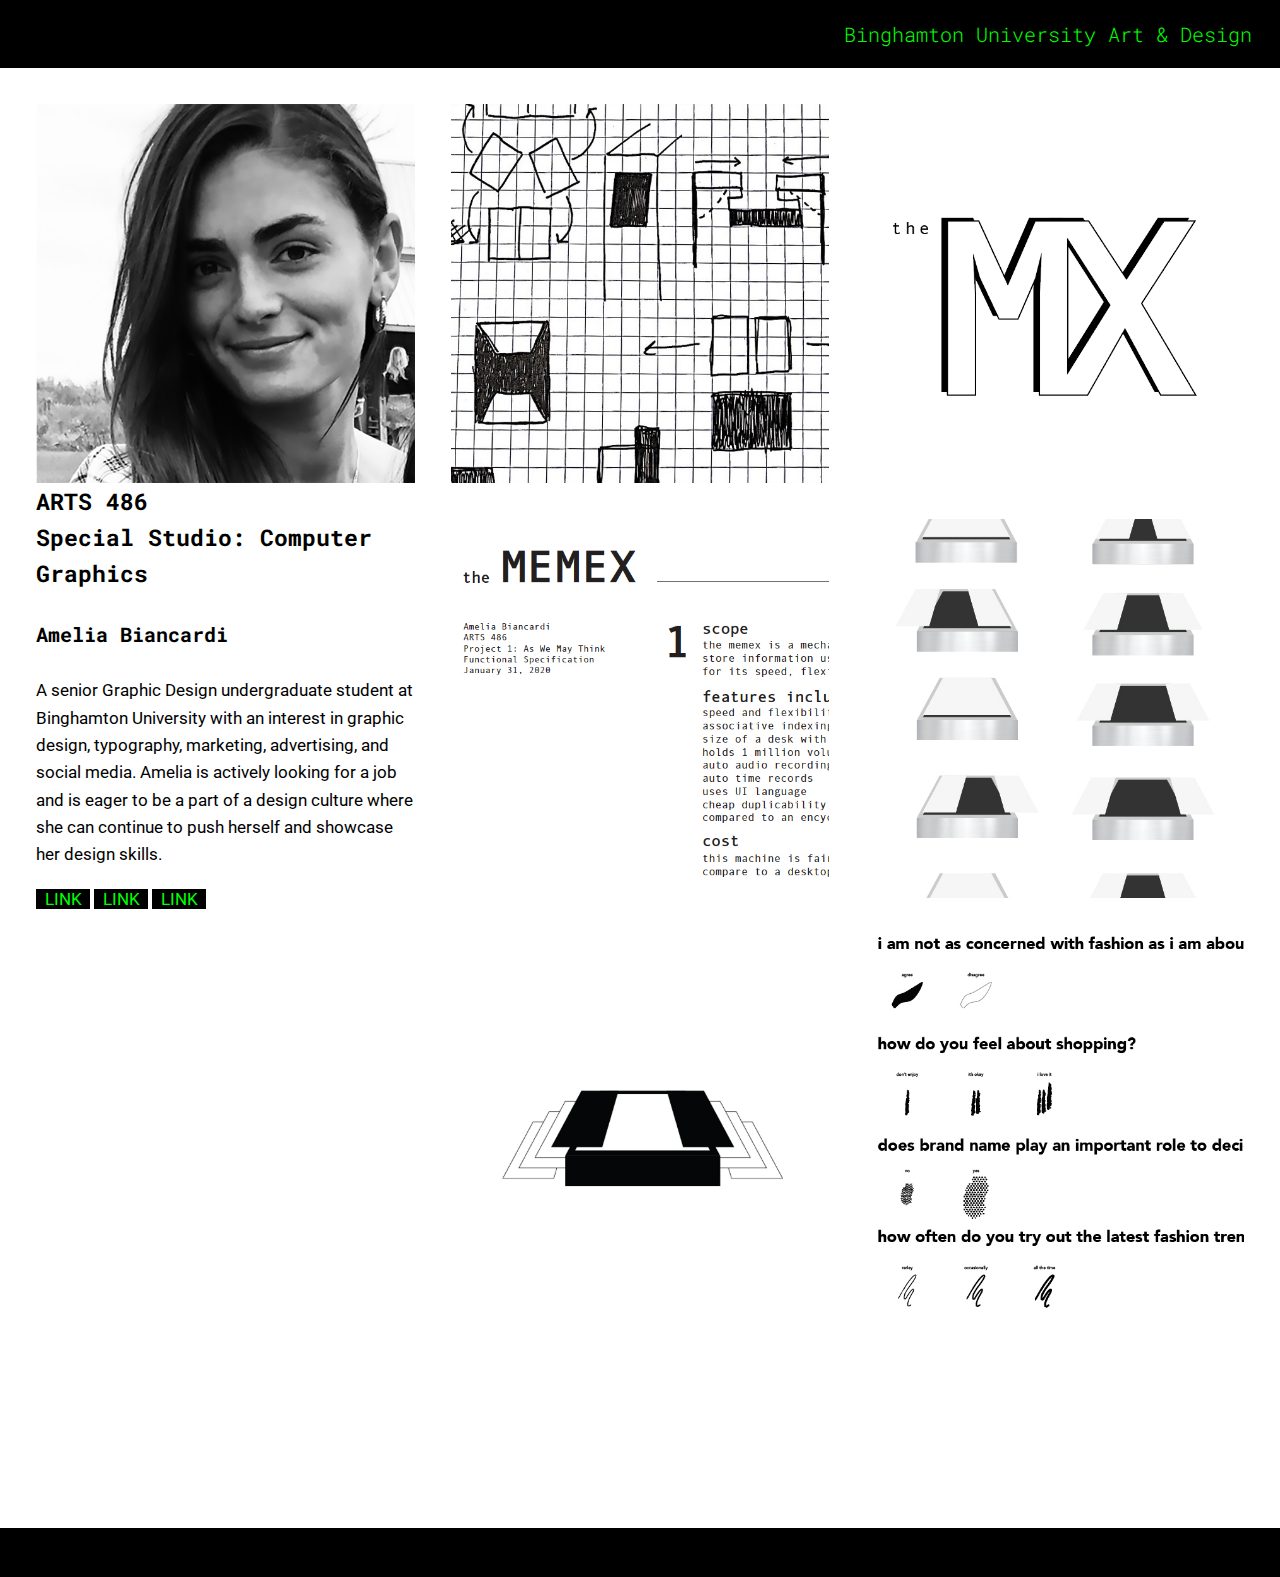
==== index.html @ 67a5a0f6 "Update index.html" ====
<!doctype html>
<html lang="en">
	<head>
		<meta charset="utf-8">
    <meta name="viewport" content="width=device-width, initial-scale=1.0">
		<title>ARTS 486 Journal | Amelia Biancardi</title>
		<link rel="stylesheet" href="css/normalize.css">
		<link rel="stylesheet" href="css/grid-utils.css">
		<link rel="stylesheet" href="css/style.css">
		<link href="https://fonts.googleapis.com/css?family=Roboto|Roboto+Mono:300,700,700i&display=fallback" rel="stylesheet">
		<script src="https://cdnjs.cloudflare.com/ajax/libs/jquery/3.4.1/jquery.min.js" integrity="sha256-CSXorXvZcTkaix6Yvo6HppcZGetbYMGWSFlBw8HfCJo=" crossorigin="anonymous"></script>
		<script src="js/main.js"></script>
	</head>

	<body>

		<div id="masthead">
			<h4><a href="http://binghamton-design.com/">Binghamton University Art & Design</a></h4>
		</div>

		<div class="wrapper">

			<div class="grid thumbs">

				<div class="width-12-12-m width-4-12 height-8" id="aside">
					<div class="aside-holder">
						<div class="thumb-box">
							<div class="half">
								<img class="r-image" src="images/amelia.jpg"/>
							</div>
							<h3>ARTS 486<br />
							Special Studio: Computer Graphics</h3>
							<div class="half">
								<h4>Amelia Biancardi</h4>
								<p>A senior Graphic Design undergraduate student at Binghamton University with an interest in graphic design, typography, marketing, advertising, and social media. Amelia is actively looking for a job and is eager to be a part of a design culture where she can continue to push herself and showcase her design skills. </p>
								<p>
									<a href="http://binghamton.edu" target="_blank">LINK</a> <a href="http://binghamton.edu" target="_blank">LINK</a> <a href="http://binghamton.edu" target="_blank">LINK</a>
								</p>
							</div>
						</div>
					</div>
				</div>

				<div class="overlay-holder hidden">
					<div class="overlay">
						<div class="close-holder"><div title="close" id="close"><svg id="close-icon" data-name="close-icon" xmlns="http://www.w3.org/2000/svg" viewBox="0 0 23.21 23.21"><title>close</title><line x1="1" y1="1" x2="22.21" y2="22.21" stroke-linecap="round" stroke-miterlimit="10" stroke-width="2"/><line x1="1" y1="22.21" x2="22.21" y2="1" stroke-linecap="round" stroke-miterlimit="10" stroke-width="2"/></svg></div></div>
						<div class="body">
						</div>
					</div>
				</div>

				<div class="width-6-12-m width-4-12 thumb">
					<img class="r-image" src="images/sketch2.jpg" title="Spec" />
					<div class="body">
						<h1> A S &nbsp; W E &nbsp; M A Y &nbsp; R E T H I N K </h1>
						<p> click the link below to view the spec sketches of the MX
						</p>
						<a href="images/sketches.pdf" target="_blank"><color=7CFC00>SKETCH </a>
						</p>
					</div>
				</div>
				<div class="width-6-12-m width-4-12 thumb">
					<img class="r-image" src="images/mx.png" title="MX" />
					<div class="body">
						<h1> A S &nbsp; W E &nbsp; M A Y &nbsp; R E T H I N K </h1>
						<p> click the link below to view the userflow diagrams for the specific use cases of the MX
						</p>
						<p>
						<a href="images/record.pdf" target="_blank"><color=7CFC00>RECORD </a>
						<a href="images/review.pdf" target="_blank"><color=7CFC00>REVIEW </a>
						<a href="images/copy.pdf" target="_blank"><color=7CFC00>COPY </a>
								</p>
					</div>
				</div>
				<div class="width-6-12-m width-4-12 thumb">
					<img class="r-image" src="images/spec1.jpg" title="functional spec" />
					<div class="body">
						<h1> A S &nbsp; W E &nbsp; M A Y &nbsp; R E T H I N K </h1>
						<p> click the link below to view the functional specs of the MX
						</p>
						<a href="images/functional.pdf" target="_blank"><color=7CFC00>FUNCTIONAL SPECS </a>
						</p>
					</div>
				</div>
				<div class="width-6-12-m width-4-12 thumb">
					<img class="r-image" src="images/illustration.jpg" title="illustration" />
					<div class="body">
						<h1> A S &nbsp; W E &nbsp; M A Y &nbsp; R E T H I N K </h1>
						<p>click the link below to view the design of the MX 
						</p>
						<a href="images/gif.gif" target="_blank"><color=7CFC00>ILLUSTRATION GIF </a>
						</p>
					</div>
				</div>
				<div class="width-6-12-m width-4-12 thumb">
					<img class="r-image" src="images/advertisement2.jpg" title="magazine" />
					<div class="body">
						<h1> A S &nbsp; W E &nbsp; M A Y &nbsp; R E T H I N K </h1>
						<p>click the link below to view the MX magazine advertisement
						</p>
						<a href="images/advertisement.pdf" target="_blank"><color=7CFC00>AD </a>
						</p>
					</div>
				</div>
				<div class="width-6-12-m width-4-12 thumb">
					<img class="r-image" src="images/key.jpg" title="key" />
					<div class="body">
						<h1> T R A N S C O D I N G &nbsp; D A T A </h1>
						<p><img class="r-image" src="images/questionaire_key.pdf" title="KEY" />
						</p>
						<a href="images/questionaire_key.pdf" target="_blank"><color=7CFC00>QUESTIONAIRE KEY </a>
					    </p>
					</div>
				</div>
			</div>
		</div>

		<div id="footer">
			<p>©2020 Firstname Lastname | Binghamton University</p>
		</div>

	</body>
</html>
---- css/grid-utils.css ----
/* G R I D */

.grid {
  display: grid;
  grid-template-columns: repeat(12, 1fr);
  position: relative;
  /*grid-gap: 1em;*/
}

.grid div {
  /*background-color:rgba(0,0,0,0.1);*/
}

.height-2 {
	grid-row: span 2;
}

.height-3 {
	grid-row: span 3;
}

.height-8 {
  grid-row: span 8;
}

@media (max-width: 699px) {
  .order-1 {
		order: 1;
	}

  .order-2 {
	 order: 2;
	}

  .order-3 {
   order: 3;
  }

  .order-4 {
   order: 4;
  }

  .order-5 {
   order: 5;
  }

  .order-6 {
   order: 6;
  }

  .order-7 {
   order: 7;
  }

  .order-8 {
   order: 8;
  }

}

/* M O B I L E */

.width-1-12-m {
  grid-column: span 1;
}

.width-2-12-m {
  grid-column: span 2;
}

.width-3-12-m {
  grid-column: span 3;
}

.width-4-12-m {
  grid-column: span 4;
}

.width-5-12-m {
  grid-column: span 5;
}

.width-6-12-m {
  grid-column: span 6;
}

.width-7-12-m {
  grid-column: span 7;
}

.width-8-12-m {
  grid-column: span 8;
}

.width-9-12-m {
  grid-column: span 9;
}

.width-10-12-m {
  grid-column: span 10;
}

.width-11-12-m {
  grid-column: span 11;
}

.width-12-12-m {
  grid-column: span 12;

}

/* D E S K T O P / L A P T O P */
@media (min-width: 700px) {

.width-1-12 {
    grid-column: span 1;
  }

.width-2-12 {
    grid-column: span 2;
  }

.width-3-12 {
    grid-column: span 3;
  }

.width-4-12 {
    grid-column: span 4;
  }

.width-5-12 {
    grid-column: span 5;
  }

.width-6-12 {
    grid-column: span 6;
  }

.width-7-12 {
    grid-column: span 7;
  }

.width-8-12 {
    grid-column: span 8;
  }

.width-9-12 {
    grid-column: span 9;
  }

.width-10-12 {
    grid-column: span 10;
  }

.width-11-12 {
    grid-column: span 11;
  }

.width-12-12 {
    grid-column: span 12;
  }

.centered-6 {
    grid-column: 4 / span 6;
  }

}

/* for centering vertically */

.flex-content {
  display: flex;
  /*align-items: center;*/
  height: 100%;
}

.vertically-centered {
  width: 100%;
  align-self: center;
}

.vertically-bottom {
  width: 100%;
  align-self: end;
}
---- css/style.css ----
/* vars */
:root {
  --background-color: #FFFFFF;
  --link-color: #00FF00;
  --alt-link-color: #000000;
  --body-color: #000000;
  --light-grey: #000000;
  --lighter-grey: #000000;
  --lightest-grey: #000000;
}

html {
    margin: 0;
}

body {
    background-color: var(--background-color);
    text-align: left;
    margin: 0;
    color: var(--body-color);
    font-family: 'Roboto', sans-serif;
    font-size: 12px;
    line-height: 1.6;
    min-width: 320px;
    height: 100%;
    position: relative;
}

.wrapper {
    position: relative;
    max-width: 100%;
    margin: 0 1em;
}

.grid div {
  /*background-color:rgba(0,0,0,0.1);*/
}

.box {
    
}

.thumb-box h3, .box h3 {
  margin-top: 0;
}

#masthead {
    background-color: var(--body-color);
    padding: 1em;
    text-align: right;
}

.aside-holder .box p:last-child {
    padding-bottom: 1.6em;
    border-bottom: .75em solid var(--body-color);
}

#footer {
    width: 100%;
    overflow: hidden;
    text-align: center;
    font-size: .75em;
    background-color: var(--lightest-grey);
}


h1, h2, h3, h4, h5, h6 {
  font-weight: bold;
  font-family: 'Roboto Mono', monospace;
}
h1 {
  font-size: 1.5em;
}
h2 {
  font-size: 1.5em;
}
h3 {
  font-size: 1.25em;
}
h4 {
  font-size: 1.125em;
}

#masthead h4 {
    margin: 0;
    font-weight: 300;
}

#masthead h4 a {
    color: var(--link-color);
    background-color: var(--body-color);
}

#masthead h4 a:hover {
    color: var(--link-color) !important;
}

#aside h2 {
    margin-top: 0
}

#aside p {
    font-size: .95em;
}

a {
  white-space: nowrap;
  transition: color, background-color 0.333s ease-in-out;
  padding: 0 .5em;
  color: var(--link-color);
  background-color: var(--alt-link-color);
  text-decoration: none;
}

a:hover {
    color: var(--alt-link-color) !important;
    background-color: var(--link-color);
}

a:visited {
  color: var(--link-color);
}

.r-image {
    display: block;
    width: 100%;
    height: auto;
}

.post {
  padding: 0em 0em 2em 0em;
}

.post:first-child {
  padding-top: .3em;
}

.post:first-child h1 {
  margin-top: 0;
}

.post h1, .overlay h1 {
  font-style: italic;
}

.overlay h1 {
  margin-top: 0;
}

.post p {
  clear: both;
}

.post p.date {
  margin-top: 0;
  color: #bbbbbb;
  font-size: 12px;
  text-transform: uppercase;
  text-align: right;
}

/*for thumbnail type layout */

.thumbs {
  grid-gap: 2em;
  padding: 2em 1em;
}

.posts {
  grid-gap: 2em;
  padding: 2em 1em;
}

.thumb {
  cursor: pointer;
}

.thumb .body {
  display: none;
}

.overlay-holder {
  position: relative;
  transition: opacity .5s ease-in-out, visibility .5s ease-in-out ;
}

.overlay-odd:before {
  background-color: var(--body-color);
  content: "";
  position: absolute;
  width: 1em;
  height: 1em;
  top: -.5em;
  right: 1em;
  transform: rotate(45deg);
}

.overlay-even:before {
  background-color: var(--body-color);
  content: "";
  position: absolute;
  width: 1em;
  height: 1em;
  top: -.5em;
  left: 1em;
  transform: rotate(45deg);
}

.overlay-holder.hidden {
  display: none;
  opacity: 0;
  visibility: hidden;
}

.overlay-holder.active {
  display: block;
  opacity: 1;
  visibility: visible;
}

.overlay {
  padding: 2em;
  background-color: var(--body-color);
  color: var(--background-color);
}

@media (min-width: 700px) {
  .overlay-holder {
      grid-column: 5 / span 8;
    }
}

@media (max-width: 699px) {
  .overlay-holder {
      grid-column: span 12;
    }
}

.overlay .close-holder {
  width: 100%;
  overflow: hidden;
}

.overlay #close {
  display: inline-block;
  text-align: center;
  width: 1.6em; 
  height: 1.6em;
  float: right;
  cursor: pointer;
}

.overlay #close svg {
  stroke: var(--background-color);
}

/*
.overlay #close {
  font-family: 'Roboto Mono', monospace;
  background: var(--body-color);
  border-radius: 1em;
  -moz-border-radius: 1em;
  -webkit-border-radius: 1em;
  border: 2px solid var(--background-color);
  color: var(--background-color);
  display: inline-block;
  font-weight: 300;
  font-size: 1.6em;
  line-height: 1.6em;
  text-align: center;
  width: 1.6em; 
  float: right;
  cursor: pointer;
}
*/

/* for variable type sizing */
@media screen and (min-width: 320px) {
  body {
    font-size: calc(12px + 6 * ((100vw - 320px) / 960));
  }
}

@media screen and (min-width: 1280px) {
  body {
    font-size: 18px;
  }

}

@media (max-width: 699px) {

  .aside-holder .box .half {
    width: calc(50% - 1em);
    float: left;
  }

  .aside-holder .thumb-box .half {
    width: calc(50% - 1em);
    float: left;
  }

  .aside-holder .box {
    overflow: hidden;
    padding-bottom: 2em;
    border-bottom: .75em solid var(--body-color);
  }

  .aside-holder .thumb-box {
    overflow: hidden;
    padding-bottom: 2em;
    border-bottom: .75em solid var(--body-color);
  }

  .aside-holder .box .half:last-child {
    margin-left: 2em;
  }

  .aside-holder .thumb-box .half:last-child {
    margin-left: 2em;
  }

  .aside-holder .box p:last-child, .aside-holder .thumb-box p:last-child {
    padding-bottom: 0;
    border-bottom: none;
  }

}
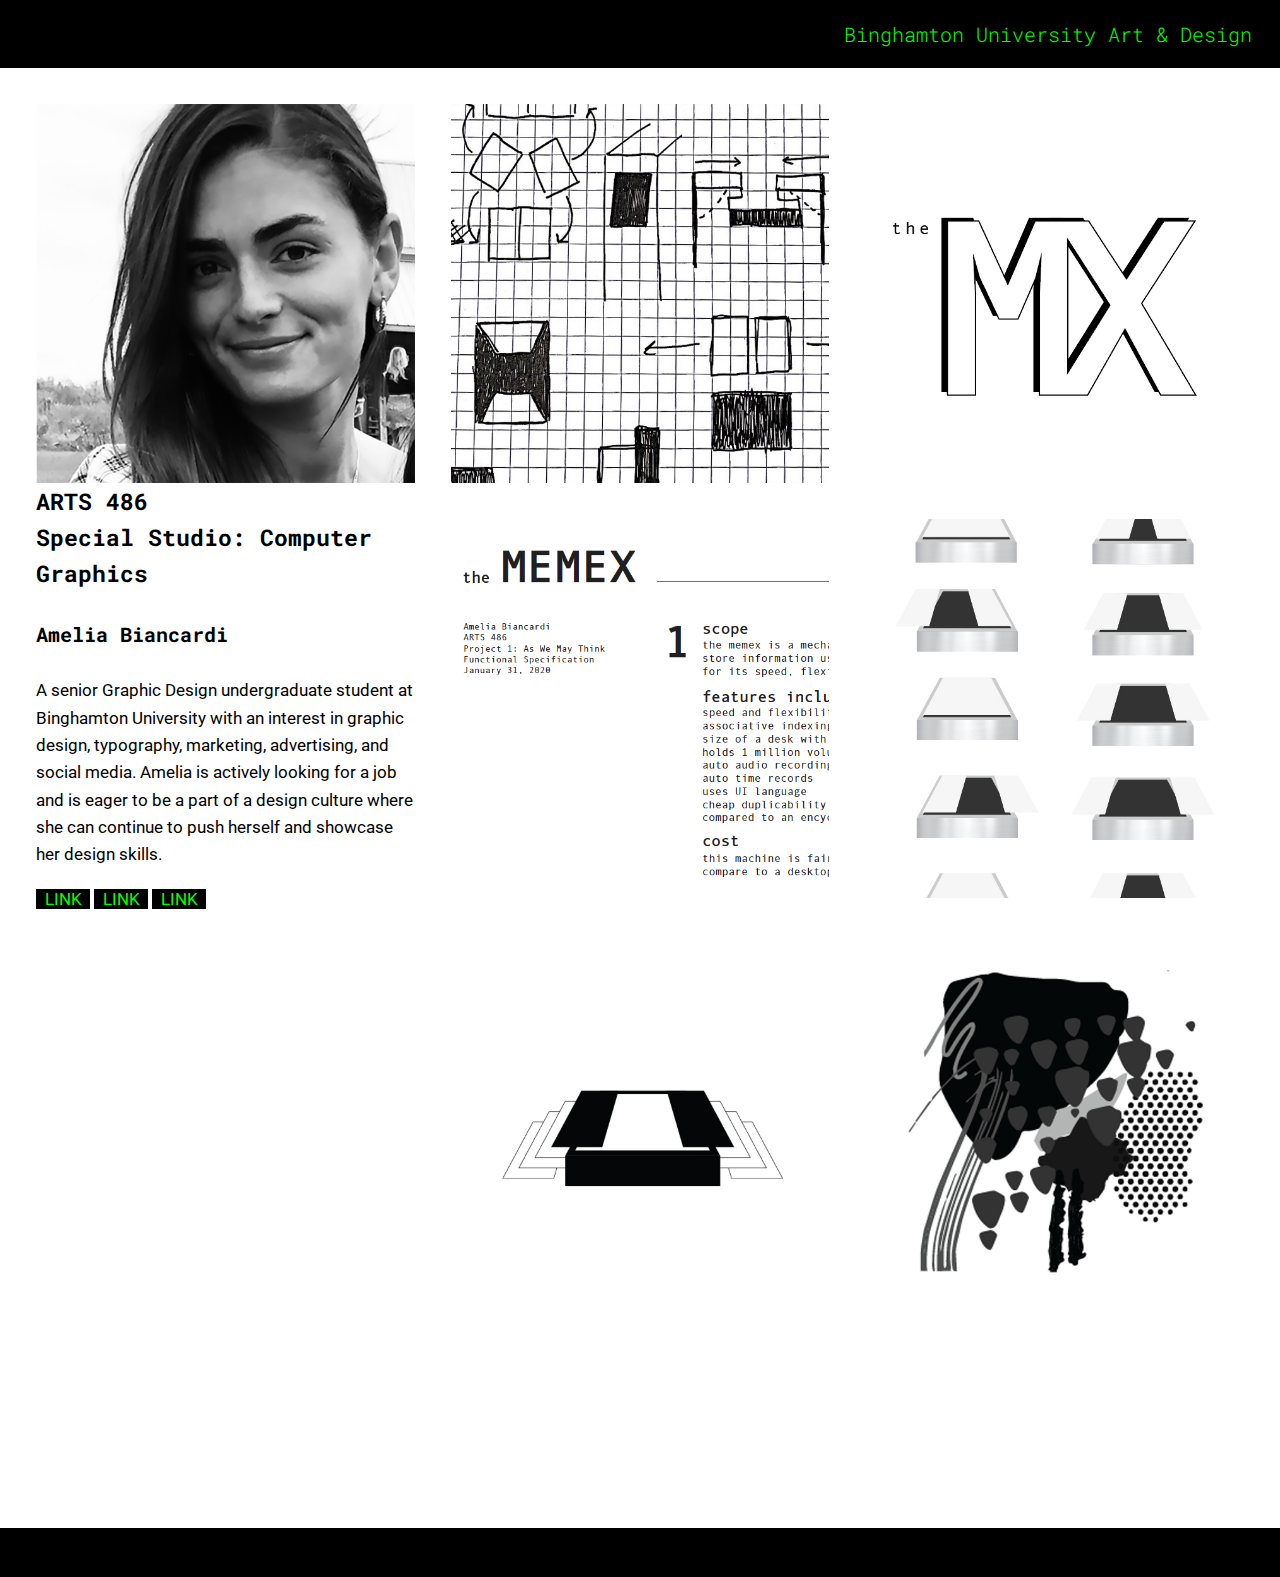
==== commit 99e28d25: "Update index.html" ====
--- a/index.html
+++ b/index.html
@@ -103,13 +103,13 @@
 					</div>
 				</div>
 				<div class="width-6-12-m width-4-12 thumb">
-					<img class="r-image" src="images/key.jpg" title="key" />
+					<img class="r-image" src="images/dp_thumbnail.png" title="data portrait" />
 					<div class="body">
 						<h1> T R A N S C O D I N G &nbsp; D A T A </h1>
-						<p><img class="r-image" src="images/questionaire_key.pdf" title="KEY" />
+						<p><img class="r-image" src="images/questionaire_key.jpg" title="KEY" />
+						<p> click the link below to view data portraits
 						</p>
-						<a href="images/questionaire_key.pdf" target="_blank"><color=7CFC00>QUESTIONAIRE KEY </a>
-					    </p>
+						<a href="https://binghamton-university-design.github.io/class-web-journal-ameliabiancardi/data-portrait/#" target="_blank"><color=7CFC00>DATA PORTRAITS </a>
 					</div>
 				</div>
 			</div>
